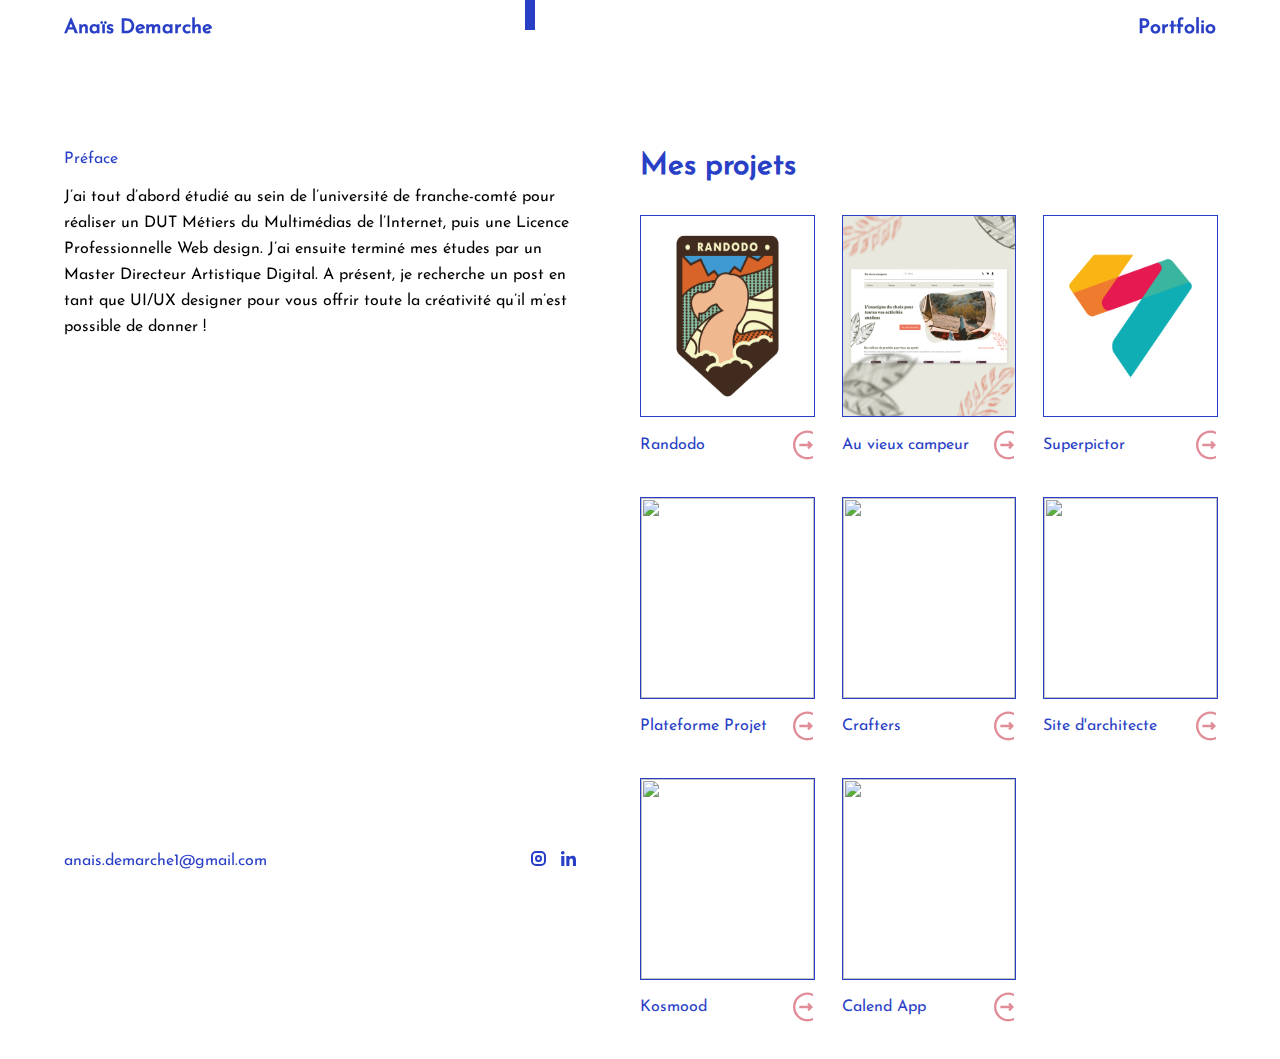
==== index.html @ f20c57fd "init" ====
<!DOCTYPE html>
<html>
    <head>
        <meta charset="utf-8">
        <title>Portfolio Anaïs Demarche</title>       
        <link rel="stylesheet" href="css/style.css" type="text/css" />
        <link rel="stylesheet" href="css/normalize.css" type="text/css" />
        <script src="https://code.jquery.com/jquery-3.5.1.js"></script>
        <script src="js/home-page.js"></script>
    </head>
    <body>
        <header>
            <h1>Anaïs Demarche</h1>
            <h2>Portfolio</h2>
            <div></div>
        </header>
        <div class="page">
            <div class="page-left">
                <span>Préface</span>
                <p>J’ai tout d’abord étudié au sein de l’université de franche-comté pour réaliser un DUT Métiers du Multimédias 
                    de l’Internet, puis une Licence Professionnelle Web design. J’ai ensuite terminé mes études par un Master 
                    Directeur Artistique Digital. A présent, je recherche un post en tant que UI/UX designer pour vous offrir toute 
                    la créativité qu’il m’est possible de donner !
                </p>
            </div>
            <div class="page-right">
                <h3>Mes projets</h3>
                <div class="projet">
                    <div class="projet-type">
                        <img class="projet-image" src="img/projets/randodo/randodo.jpg" alt="logo randodo">
                        <a href="">
                            <p>Randodo</p>
                            <img src="img/icone/arrow.svg" alt="flèche">
                        </a>
                    </div>
                    <div class="projet-type">
                        <img class="projet-image" src="img/projets/au-vieux-campeur/aux-vieux-campeur.jpg" alt="image site">
                        <a href="">
                            <p>Au vieux campeur</p>
                            <img src="img/icone/arrow.svg" alt="flèche">
                        </a>
                    </div>
                    <div class="projet-type">
                        <img class="projet-image" src="img/projets/superpictor/logo-superpictor.jpg" alt="logo superpictor">
                        <a href="">
                            <p>Superpictor</p>
                            <img src="img/icone/arrow.svg" alt="flèche">
                        </a>
                    </div>
                    <div class="projet-type">
                        <img class="projet-image" src="" alt="">
                        <a href="">
                            <p>Plateforme Projet</p>
                            <img src="img/icone/arrow.svg" alt="flèche">
                        </a>
                    </div>
                    <div class="projet-type">
                        <img class="projet-image" src="" alt="">
                        <a href="">
                            <p>Crafters</p>
                            <img src="img/icone/arrow.svg" alt="flèche">
                        </a>
                    </div>
                    <div class="projet-type">
                        <img class="projet-image" src="" alt="">
                        <a href="">
                            <p>Site d'architecte</p>
                            <img src="img/icone/arrow.svg" alt="flèche">
                        </a>
                    </div>
                    <div class="projet-type">
                        <img class="projet-image" src="" alt="">
                        <a href="">
                            <p>Kosmood</p>
                            <img src="img/icone/arrow.svg" alt="flèche">
                        </a>
                    </div>
                    <div class="projet-type">
                        <img class="projet-image" src="" alt="">
                        <a href="">
                            <p>Calend App</p>
                            <img src="img/icone/arrow.svg" alt="flèche">
                        </a>
                    </div>
                </div>
            </div>
        </div>
    </body>
    <footer>
        <p>anais.demarche1@gmail.com</p>
        <div>
            <a href=""><img src="img/icone/instagram.svg" alt="icône instagram"></a>
            <a href=""><img src="img/icone/linkedin.svg" alt="icône linkedin"></a>
        </div>
    </footer>
</html>
---- css/style.css ----
@font-face {
    font-family: 'josefin-regular';
    src: url('../font/JosefinSans-Regular.ttf');
    font-weight: normal;
    font-style: normal;
}

@font-face {
    font-family: 'josefin-bold';
    src: url('../font/JosefinSans-Bold.ttf');
    font-weight: normal;
    font-style: normal;
}
/*********************************************/
body {
    width: 90%;
    margin: 0 auto;
    font-family: 'josefin-regular';
}

header {
    position: fixed;
    top: 0;
    width: 90%;
    display: flex;
    align-items: center;
    justify-content: space-between;
}

header h1 {
    font-size: 20px;
    color: #293FC6;
    
}

header h2 {
    color: #293FC6;
    font-size: 20px;
}

header div {
    position: absolute;
    width: 10px;
    height: 30px;
    top: 0;
    left: 40%;
    background-color: #293FC6;
}

h3 {
    font-size: 30px;
    color: #293FC6;
    margin-top: 0;
}

span {
    color: #293FC6;
    font-size: 16px;
}

p {
    font-size: 16px;
    line-height: 26px;
}

.page {
    margin-top: 150px;
    display: flex;
}

.page-left {
    position: fixed;
    width: 40%;   
}

.page-right {
    width: 50%;
    margin-left: 50%;
}

.page-right .projet{
    display: flex;
    flex-wrap: wrap;
}

.page-right .projet .projet-type {
    width: 30%;
    margin: 0 5% 5% 0;
}

.page-right .projet .projet-type:nth-child(3n) {
    margin-right: 0;
}

.page-right .projet .projet-type .projet-image {
    width: 100%;
    height: 200px;
    border: 1px solid #293FC6;
}

.page-right .projet .projet-type a {
    display: flex;
    justify-content: space-between;
    text-decoration: none;
}

.page-right .projet .projet-type a p {
    margin: 10px 0;
    color: #293FC6;
}

.page-right .projet .projet-type a img {
    width: 20px;
    height: auto;
}

.page-right .projet-type-open img {
    width: 100%;
    height: 250px;
    margin-bottom: 10px;
}

footer {
    position: fixed;
    bottom: 10px;
    display: flex;
    align-items: center;
    justify-content: space-between;
    width: 40%;
    color: #293FC6;
}

footer div a:first-of-type{
    margin-right: 10px;
}
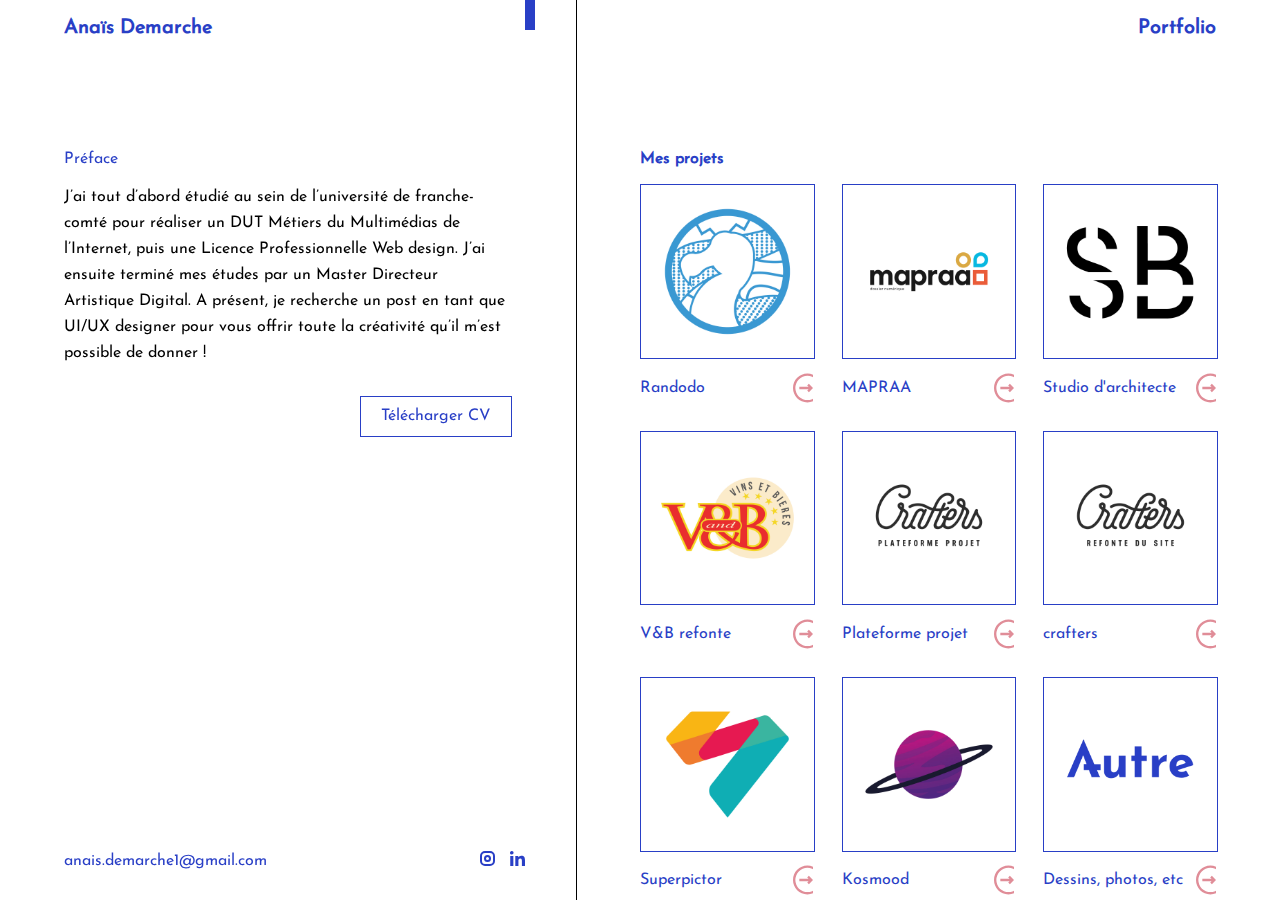
==== commit 9e596934: "Add project" ====
--- a/index.html
+++ b/index.html
@@ -4,87 +4,99 @@
         <meta charset="utf-8">
         <title>Portfolio Anaïs Demarche</title>       
         <link rel="stylesheet" href="css/style.css" type="text/css" />
-        <link rel="stylesheet" href="css/normalize.css" type="text/css" />
-        <script src="https://code.jquery.com/jquery-3.5.1.js"></script>
+        <link rel="stylesheet" href="css/normalize.css" type="text/css"/>
         <script src="js/home-page.js"></script>
     </head>
     <body>
         <header>
             <h1>Anaïs Demarche</h1>
+            <div class="bookmarque"></div>
             <h2>Portfolio</h2>
-            <div></div>
         </header>
-        <div class="page">
-            <div class="page-left">
-                <span>Préface</span>
-                <p>J’ai tout d’abord étudié au sein de l’université de franche-comté pour réaliser un DUT Métiers du Multimédias 
-                    de l’Internet, puis une Licence Professionnelle Web design. J’ai ensuite terminé mes études par un Master 
-                    Directeur Artistique Digital. A présent, je recherche un post en tant que UI/UX designer pour vous offrir toute 
-                    la créativité qu’il m’est possible de donner !
-                </p>
-            </div>
-            <div class="page-right">
-                <h3>Mes projets</h3>
-                <div class="projet">
-                    <div class="projet-type">
-                        <img class="projet-image" src="img/projets/randodo/randodo.jpg" alt="logo randodo">
-                        <a href="">
-                            <p>Randodo</p>
-                            <img src="img/icone/arrow.svg" alt="flèche">
-                        </a>
+        <main>
+            <div class="page">
+                <div class="page-left">
+                    <span>Préface</span>
+                    <p>J’ai tout d’abord étudié au sein de l’université de franche-comté pour réaliser un DUT Métiers du Multimédias 
+                        de l’Internet, puis une Licence Professionnelle Web design. J’ai ensuite terminé mes études par un Master 
+                        Directeur Artistique Digital. A présent, je recherche un post en tant que UI/UX designer pour vous offrir toute 
+                        la créativité qu’il m’est possible de donner !
+                    </p>
+                    <div>
+                        <button>Télécharger CV</button>
                     </div>
-                    <div class="projet-type">
-                        <img class="projet-image" src="img/projets/au-vieux-campeur/aux-vieux-campeur.jpg" alt="image site">
-                        <a href="">
-                            <p>Au vieux campeur</p>
-                            <img src="img/icone/arrow.svg" alt="flèche">
-                        </a>
-                    </div>
-                    <div class="projet-type">
-                        <img class="projet-image" src="img/projets/superpictor/logo-superpictor.jpg" alt="logo superpictor">
-                        <a href="">
-                            <p>Superpictor</p>
-                            <img src="img/icone/arrow.svg" alt="flèche">
-                        </a>
-                    </div>
-                    <div class="projet-type">
-                        <img class="projet-image" src="" alt="">
-                        <a href="">
-                            <p>Plateforme Projet</p>
-                            <img src="img/icone/arrow.svg" alt="flèche">
-                        </a>
-                    </div>
-                    <div class="projet-type">
-                        <img class="projet-image" src="" alt="">
-                        <a href="">
-                            <p>Crafters</p>
-                            <img src="img/icone/arrow.svg" alt="flèche">
-                        </a>
-                    </div>
-                    <div class="projet-type">
-                        <img class="projet-image" src="" alt="">
-                        <a href="">
-                            <p>Site d'architecte</p>
-                            <img src="img/icone/arrow.svg" alt="flèche">
-                        </a>
-                    </div>
-                    <div class="projet-type">
-                        <img class="projet-image" src="" alt="">
-                        <a href="">
-                            <p>Kosmood</p>
-                            <img src="img/icone/arrow.svg" alt="flèche">
-                        </a>
-                    </div>
-                    <div class="projet-type">
-                        <img class="projet-image" src="" alt="">
-                        <a href="">
-                            <p>Calend App</p>
-                            <img src="img/icone/arrow.svg" alt="flèche">
-                        </a>
+                </div>
+                <div class="separateur"></div>
+                <div class="page-right">
+                    <h3>Mes projets</h3>
+                    <div class="projet">
+                        <div class="projet-type">
+                            <img class="projet-image" src="img/projets/randodo/randodo-bleu.jpg" alt="logo randodo">
+                            <a href="projets/randodo.html">
+                                <p>Randodo</p>
+                                <img src="img/icone/arrow.svg" alt="flèche">
+                            </a>
+                        </div>
+                        <div class="projet-type">
+                            <img class="projet-image" src="img/projets/MAPRAA/MAPRAA-bleu.jpg" alt="logo mapraa">
+                            <a href="projets/mapraa.html">
+                                <p>MAPRAA</p>
+                                <img src="img/icone/arrow.svg" alt="flèche">
+                            </a>
+                        </div>
+                        <div class="projet-type">
+                            <img class="projet-image" src="img/projets/architecte/architecte-logo.jpg" alt="logo architecture">
+                            <a href="projets/architecte.html">
+                                <p>Studio d'architecte</p>
+                                <img src="img/icone/arrow.svg" alt="flèche">
+                            </a>
+                        </div>
+                        <div class="projet-type">
+                            <img class="projet-image" src="img/projets/V&B/V&B-logo.jpg" alt="logo V&B">
+                            <a href="projets/V&B.html">
+                                <p>V&B refonte</p>
+                                <img src="img/icone/arrow.svg" alt="flèche">
+                            </a>
+                        </div>
+                        <div class="projet-type">
+                            <img class="projet-image" src="img/projets/plateforme-projet/plateforme-logo.jpg" alt="logo crafters">
+                            <a href="projets/plateforme-projet.html">
+                                <p>Plateforme projet</p>
+                                <img src="img/icone/arrow.svg" alt="flèche">
+                            </a>
+                        </div>
+                        <div class="projet-type">
+                            <img class="projet-image" src="img/projets/crafters/crafters-refonte.jpg" alt="logo crafters">
+                            <a href="projets/crafters.html">
+                                <p>crafters</p>
+                                <img src="img/icone/arrow.svg" alt="flèche">
+                            </a>
+                        </div>
+                        <div class="projet-type">
+                            <img class="projet-image" src="img/projets/superpictor/logo-superpictor.jpg" alt="logo Superpictor">
+                            <a href="projets/superpictor.html">
+                                <p>Superpictor</p>
+                                <img src="img/icone/arrow.svg" alt="flèche">
+                            </a>
+                        </div>
+                        <div class="projet-type">
+                            <img class="projet-image" src="img/projets/kosmood/kosmood.jpg" alt="logo kosmood">
+                            <a href="projets/kosmood.html">
+                                <p>Kosmood</p>
+                                <img src="img/icone/arrow.svg" alt="flèche">
+                            </a>
+                        </div>
+                        <div class="projet-type">
+                            <img class="projet-image" src="img/projets/autre.png" alt="autre">
+                            <a href="projets/autre.html">
+                                <p>Dessins, photos, etc</p>
+                                <img src="img/icone/arrow.svg" alt="flèche">
+                            </a>
+                        </div>
                     </div>
                 </div>
             </div>
-        </div>
+        </main>
     </body>
     <footer>
         <p>anais.demarche1@gmail.com</p>
--- a/css/style.css
+++ b/css/style.css
@@ -25,6 +25,7 @@
     display: flex;
     align-items: center;
     justify-content: space-between;
+    background-color: white;
 }
 
 header h1 {
@@ -38,7 +39,7 @@
     font-size: 20px;
 }
 
-header div {
+header .bookmarque {
     position: absolute;
     width: 10px;
     height: 30px;
@@ -47,8 +48,34 @@
     background-color: #293FC6;
 }
 
+header .call-to-action {
+    position: fixed;
+    top: 50px;
+    display: flex;
+}
+
+header .call-to-action img {
+    width: 15px;
+    height: auto;
+    transform: rotate(180deg);
+    margin-right: 5px;
+}
+
+header .call-to-action p {
+    color: #293FC6;
+}
+
+.separateur {
+    position: fixed;
+    top: 0;
+    left: 45%;
+    height: 100vh;
+    width: 1px;
+    background-color: black;
+}
+
 h3 {
-    font-size: 30px;
+    font-size: 16px;
     color: #293FC6;
     margin-top: 0;
 }
@@ -63,6 +90,14 @@
     line-height: 26px;
 }
 
+button {
+    background-color: white;
+    color: #293FC6;
+    border: 1px solid #293FC6;
+    padding: 10px 20px;
+    cursor: pointer;
+}
+
 .page {
     margin-top: 150px;
     display: flex;
@@ -70,7 +105,14 @@
 
 .page-left {
     position: fixed;
-    width: 40%;   
+    width: 35%;   
+}
+
+.page-left div {
+    display: flex;
+    justify-content: flex-end;
+    width: 100%;
+    margin-top: 30px;
 }
 
 .page-right {
@@ -81,20 +123,17 @@
 .page-right .projet{
     display: flex;
     flex-wrap: wrap;
+    justify-content: space-between;
 }
 
 .page-right .projet .projet-type {
     width: 30%;
-    margin: 0 5% 5% 0;
-}
-
-.page-right .projet .projet-type:nth-child(3n) {
-    margin-right: 0;
+    margin-bottom: 20px;
 }
 
 .page-right .projet .projet-type .projet-image {
     width: 100%;
-    height: 200px;
+    height: auto;
     border: 1px solid #293FC6;
 }
 
@@ -126,10 +165,66 @@
     display: flex;
     align-items: center;
     justify-content: space-between;
-    width: 40%;
+    width: 36%;
     color: #293FC6;
 }
 
 footer div a:first-of-type{
     margin-right: 10px;
+}
+
+@media (max-width: 768px) {
+    header {
+        flex-direction: column;
+        align-items: flex-end;
+    }
+
+    header h1 {
+        margin-top: 40px;
+    }
+
+    header h2 {
+        margin-top: 0;
+    }
+
+    header .bookmarque {
+        left: 96%;
+    }
+
+    header .call-to-action {
+        top: 25px;
+        left: 25px;
+    }
+
+    .separateur {
+        display: none;
+    }
+
+    .page {
+        flex-direction: column;
+        margin-top: 150px;
+    }
+
+    .page-left {
+        position: initial;
+        width: 100%;
+    }
+
+    .page-right {
+        width: 100%;
+        margin: 50px 0 0 0;
+    }
+
+    .page-right .projet .projet-type {
+        width: 45%;
+    }
+
+    .page-right .projet .projet-type a p {
+        font-size: 14px;
+    }
+
+    footer {
+        position: initial;
+        width: 100%;
+    }
 }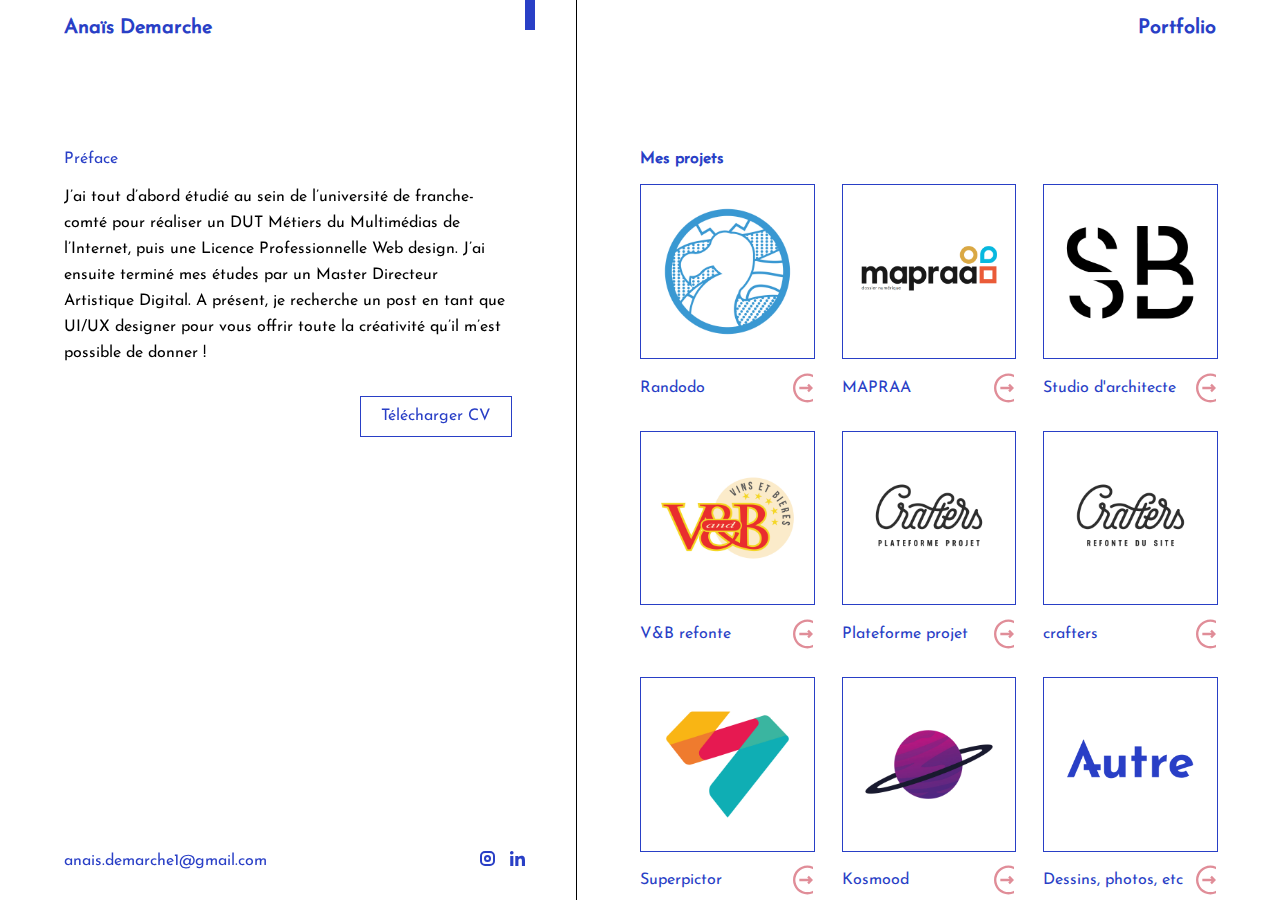
==== commit c0899df3: "Add some project" ====
--- a/index.html
+++ b/index.html
@@ -2,6 +2,7 @@
 <html>
     <head>
         <meta charset="utf-8">
+        <meta name="viewport" content="width=device-width, initial-scale=1">
         <title>Portfolio Anaïs Demarche</title>       
         <link rel="stylesheet" href="css/style.css" type="text/css" />
         <link rel="stylesheet" href="css/normalize.css" type="text/css"/>
@@ -22,9 +23,9 @@
                         Directeur Artistique Digital. A présent, je recherche un post en tant que UI/UX designer pour vous offrir toute 
                         la créativité qu’il m’est possible de donner !
                     </p>
-                    <div>
+                    <a href="img/portfolio_anais.pdf" target="_blank">
                         <button>Télécharger CV</button>
-                    </div>
+                    </a>
                 </div>
                 <div class="separateur"></div>
                 <div class="page-right">
@@ -38,7 +39,7 @@
                             </a>
                         </div>
                         <div class="projet-type">
-                            <img class="projet-image" src="img/projets/MAPRAA/MAPRAA-bleu.jpg" alt="logo mapraa">
+                            <img class="projet-image" src="img/projets/MAPRAA/mapraa.png" alt="logo mapraa">
                             <a href="projets/mapraa.html">
                                 <p>MAPRAA</p>
                                 <img src="img/icone/arrow.svg" alt="flèche">
--- a/css/style.css
+++ b/css/style.css
@@ -90,12 +90,18 @@
     line-height: 26px;
 }
 
+a {
+    text-decoration: none;
+}
+
 button {
     background-color: white;
     color: #293FC6;
     border: 1px solid #293FC6;
     padding: 10px 20px;
     cursor: pointer;
+    font-family: 'josefin-regular';
+    font-size: 16px;
 }
 
 .page {
@@ -108,7 +114,7 @@
     width: 35%;   
 }
 
-.page-left div {
+.page-left a {
     display: flex;
     justify-content: flex-end;
     width: 100%;
@@ -155,7 +161,7 @@
 
 .page-right .projet-type-open img {
     width: 100%;
-    height: 250px;
+    height: auto;
     margin-bottom: 10px;
 }
 
